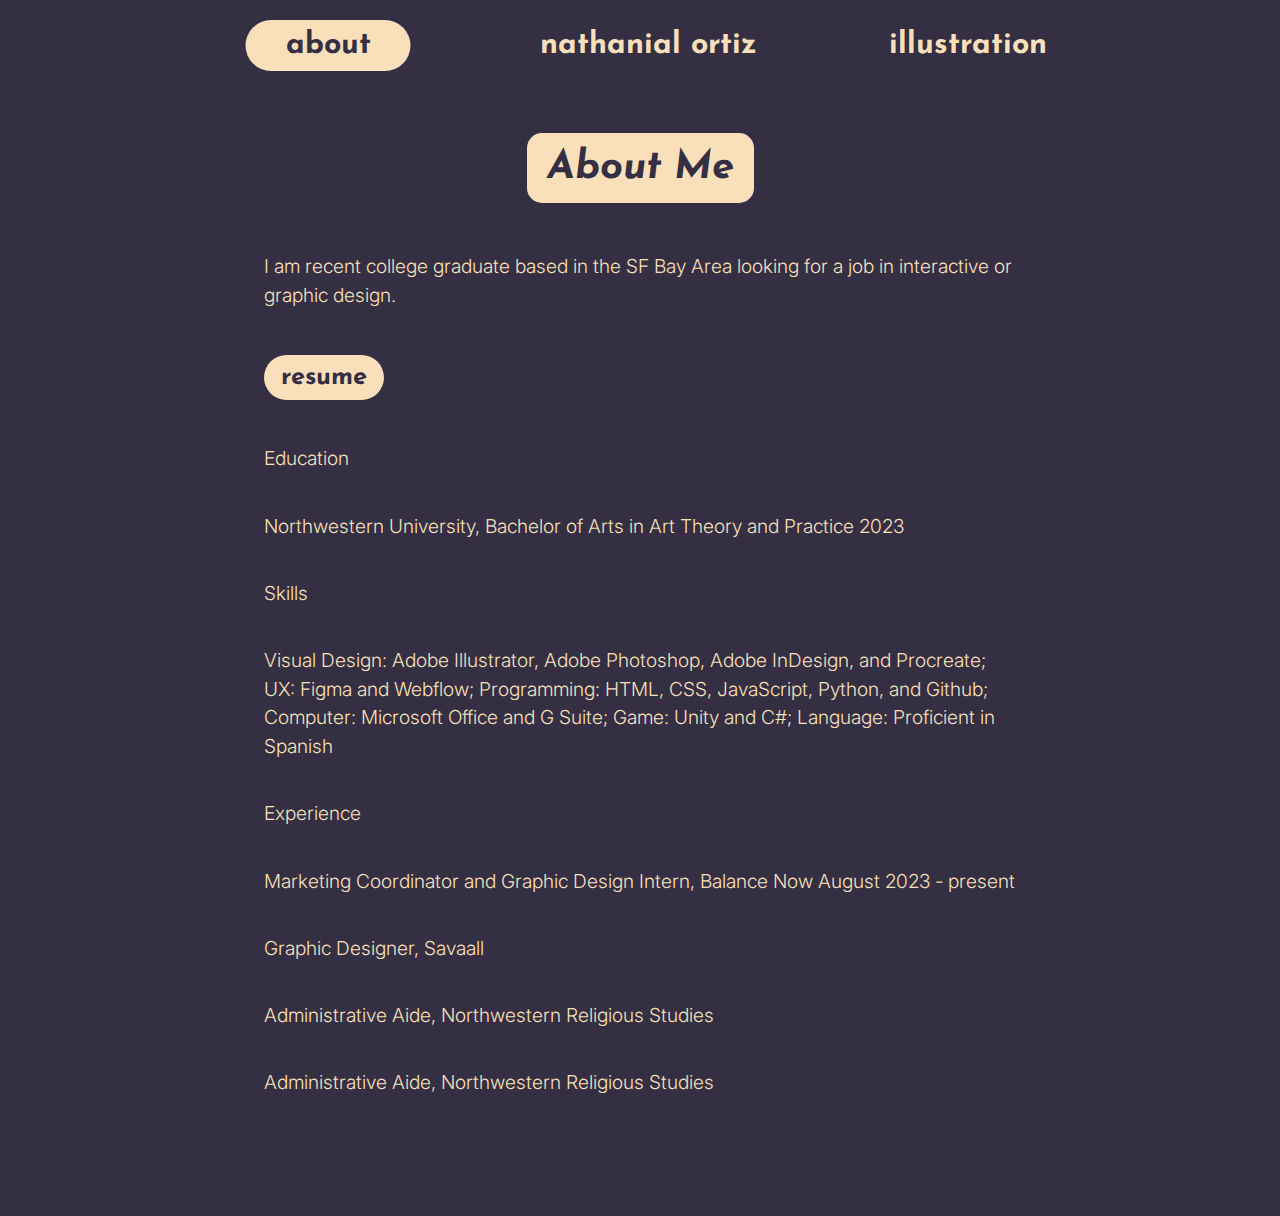
==== about.html @ 317c9dc1 "update" ====
<!DOCTYPE html>
<html>
<head>
    <title>Nathanial Ortiz</title>
    <link rel="stylesheet" href="style.css" >
    <link href="https://fonts.googleapis.com/css2?family=Josefin+Sans:ital,wght@0,400;0,500;0,600;0,700;1,400;1,500;1,600;1,700&display=swap" rel="stylesheet">
</head>

<body>
    <div class="topnav"> 
        <a class="active" style="position: absolute; margin-left: 25%; transform: translate(-50%, 0);" href="about.html">about</a>
        <a style="position: static; margin-left: 50%; transform: translate(-50%, 0);" href="index.html" >nathanial ortiz</a>
        <a style="position: absolute; margin-left: 75%; transform: translate(-50%, 0);" href="illustration.html">illustration</a>
    </div>
    <div class="project-page">
        <h2 class="header">About Me</h2>
        <p>I am recent college graduate based in the SF Bay Area looking for a 
            job in interactive or graphic design.
        </p>
        <!-- <img class="lead-image" src="img/mamachitaspupuseria.png"> -->
        <h3>resume</h3>
        <p>
           Education
        </p>
        <p>
            Northwestern University, Bachelor of Arts in Art Theory and Practice 2023
        </p>
        <p>
            Skills
         </p>
        <p>
            Visual Design: Adobe Illustrator, Adobe Photoshop, Adobe InDesign, and Procreate; UX: Figma and Webflow; Programming: HTML, CSS, JavaScript, Python, and Github; Computer: Microsoft Office and G Suite; Game: Unity and C#; Language: Proficient in Spanish
        </p>
        <p>
            Experience
         </p>
        <p>
            Marketing Coordinator and Graphic Design Intern, Balance Now August 2023 - present
        </p>
        <p>
           Graphic Designer, Savaall
        </p>
        <p>
            Administrative Aide, Northwestern Religious Studies
        </p>
        <p>
            Administrative Aide, Northwestern Religious Studies
        </p>

    </div>
        
</body>
</html>
---- style.css ----
@import url('https://fonts.googleapis.com/css2?family=Inter:wght@100;200;300;400;500;600;700;800;900&display=swap');

body, button{
    background-color: #342F43;
    font-family: 'Josefin Sans', sans-serif;
    font-style: normal;
    color: #F9E0BB;
    font-weight: bold;
    flex-wrap: wrap;      
}
h1{
    background-color: #F9E0BB;
    color:#342F43;
    padding: 10px 30px;
    border-radius: 33px;

}
h2{
    font-size: 2.5em;
    background-color: #F9E0BB;
    color: #342F43;
    padding: 15px 20px;
    border-radius: 15px;
    font-style: italic;
    /* text-decoration: underline; */
}
h3{
    font-size: 1.6em;
    padding: 10px 17px;
    background-color:#F9E0BB;
    border-radius: 30px;
    color:#342F43;
    width:fit-content; 
}
h4{
    font-size: 1.6em;
    padding: 10px 17px;
    background-color:#342F43;
    border-radius: 30px;
    color:#F9E0BB;
    width:fit-content; 
    margin: 20px auto;
}
a{  color: #F9E0BB;
    text-decoration: none;
    font-size: 1.9em;
    padding: 10px 40px;
    margin: 20px auto;
    border-radius: 30px;
    transition: 0.35s;
    background-color:#342F43;
}
p{
    font-family: "Inter", sans-serif;
    font-weight: 300;
    font-size: 1.2em;
    line-height: 1.5em;
    /* margin-bottom: 40px; */
}
a:hover{
    color: #342F43;
    background-color:  #F9E0BB;
}
li{
    font-family: "Inter", sans-serif;
    font-weight: 300;
    font-size: 1.2em;
    line-height: 1.5em;
}
.topnav{
    display: flex;
    align-items: center;
    position: fixed;
    z-index: 100;
    background-color: #342F43;
    width: 100%;
    top:0;
}
#namenav{
    /* border: 6px solid #342F43; */
    border-radius: 30px;
    border-style: inline;
    /* justify-content: space-around; */
    /* align-self: center; */
}
.gallery{
    display: flex; 
    flex-direction: row;
    margin: 50px 10vw 0;
}
.featured{
    border: 0;
    /* margin-bottom: 5%; */
    background-color: transparent;
    margin: 0% 5% 7.5% 5%;
    position: relative;
}
.featured>img{
    border-radius: 5%;
    width: 100%;
    transition: 0.35s;
}
.featured>a{
    position: absolute;
    color: #342F43;
    background-color:  #F9E0BB;
    right: 1.5vw;
    text-align: right;
    font-size: 1.7rem;  
}
.featured:hover>a{
    color: #F9E0BB;
    background-color: #342F43;
}
.scroll{
    display:flex;
    flex-direction: column;
    width: 50%;
}
.illustration>button{
    text-align: center;
    margin: auto;
    width: 70vh;
    max-width: 60vw;
    /* margin: 0 25%; */
}
.illustration{ 
    flex-direction: column;
    margin: 150px 15vw 100px;
}
.header{
    margin: 125px auto 30px;
    width: fit-content;
}
.slider{
    position: fixed;
    bottom: 10px;
    left: 50vw;
    transform: translateX(-50%);
    margin: 25px 0;
}
.slider>button{
    border: none;
    background-color: transparent;
}
.w3-button{
    background-color: #F9E0BB;
    color:#342F43;
    font-size: 2rem;
}
.w3-button:hover{
    background-color: #342F43;
    color:#F9E0BB;
}
.photo-grid{
    display:flex;
    flex-wrap: wrap;
    align-content: space-between;
    gap: 20px;
    margin: 20px 0;
}
.three-row-photo-grid>img{
    width: calc(33.3% - 3.33px);
}
.photo-grid>img{
    width: calc(50% - 10px);
    border-radius: 20px;
    height: 100%;
    align-self: center;
    margin: auto;
}
.lead-image{
    margin: 10px 10% 30px;
    border-radius: 30px;
}
.project-page{
    display: flex; 
    flex-direction: row;
    margin: 125px 10vw 0;
    flex-direction: column;
    margin: 0px 20vw 100px;
}
.subheader{
    margin: 120px 10vw 0;
    text-align: center;
}
.subheader>a{
    margin: auto 15px auto;
    font-size: 25px;
    padding: 7px 30px;
}
.active{
    color: #342F43;
    background-color:  #F9E0BB;
}
.skills{
    display: inline-flex;   
}
.skills>a{
    font-size: 1.3em;
    border: 5px solid #F9E0BB;
    margin: 20px 10px 20px 0;
}
.skills>a:hover{
    color:#F9E0BB;
    background-color: #342F43;
}
.yellow{
    background-color: #F9E0BB;
    color:#342F43;
    border: 6px solid #F9E0BB;
}
.yellow:hover{
    background-color: #342F43;
    color:#F9E0BB;
}
#first-nav-item{
    position: absolute; 
    margin-left: 25%; 
    transform: translate(-50%, 0)
}
#second-nav-item{
    position: relative; 
    margin-left: 50%; 
    transform: translate(-50%, 0)
}
#third-nav-item{
    position: absolute; 
    margin-left: 75%; 
    transform: translate(-50%, 0)
}
@media screen and (max-width: 650px) {
    .scroll{
        width: 100%;
    }
    img{
        width:80vw
    }
    .gallery{
        display: block; 
        flex-direction: row;
        margin: auto;
    }
    .featured>a{
        margin:15px;
    }
    .topnav{
        padding: auto ;
        width: 100%;
        font-size: 15px;
    }
    .topnav>a{
        padding: 5px 10px;
    }
    
}

/* Make sure to take away extra space on sides on tablet version */
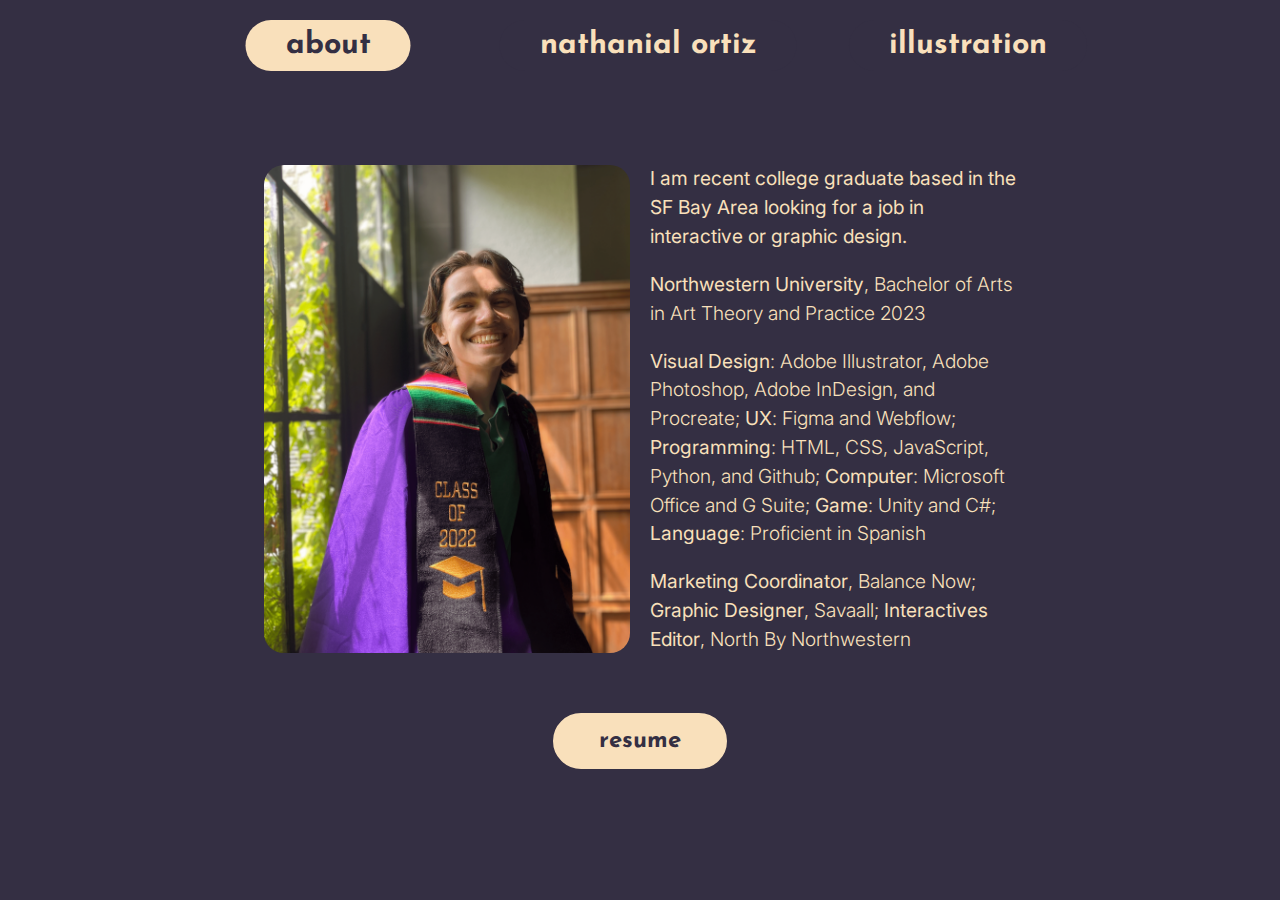
==== commit 38dca824: "updates" ====
--- a/about.html
+++ b/about.html
@@ -8,45 +8,39 @@
 
 <body>
     <div class="topnav"> 
-        <a class="active" style="position: absolute; margin-left: 25%; transform: translate(-50%, 0);" href="about.html">about</a>
-        <a style="position: static; margin-left: 50%; transform: translate(-50%, 0);" href="index.html" >nathanial ortiz</a>
-        <a style="position: absolute; margin-left: 75%; transform: translate(-50%, 0);" href="illustration.html">illustration</a>
+        <a id="first-nav-item" class="active" href="about.html">about</a>
+        <a id="second-nav-item" href="index.html" >nathanial ortiz</a>
+        <a id="third-nav-item" href="illustration.html">illustration</a>
     </div>
-    <div class="project-page">
-        <h2 class="header">About Me</h2>
-        <p>I am recent college graduate based in the SF Bay Area looking for a 
-            job in interactive or graphic design.
-        </p>
-        <!-- <img class="lead-image" src="img/mamachitaspupuseria.png"> -->
-        <h3>resume</h3>
-        <p>
-           Education
-        </p>
-        <p>
-            Northwestern University, Bachelor of Arts in Art Theory and Practice 2023
-        </p>
-        <p>
-            Skills
-         </p>
-        <p>
-            Visual Design: Adobe Illustrator, Adobe Photoshop, Adobe InDesign, and Procreate; UX: Figma and Webflow; Programming: HTML, CSS, JavaScript, Python, and Github; Computer: Microsoft Office and G Suite; Game: Unity and C#; Language: Proficient in Spanish
-        </p>
-        <p>
-            Experience
-         </p>
-        <p>
-            Marketing Coordinator and Graphic Design Intern, Balance Now August 2023 - present
-        </p>
-        <p>
-           Graphic Designer, Savaall
-        </p>
-        <p>
-            Administrative Aide, Northwestern Religious Studies
-        </p>
-        <p>
-            Administrative Aide, Northwestern Religious Studies
-        </p>
+    <div  class="about">
+    
+        <div class="photo-grid">
+            <img class="lead-image" src="img/perfil.png">
+        <div>
+            <p><strong>I am recent college graduate based in the SF Bay Area looking for a 
+                job in interactive or graphic design.</strong>
+            </p>
+            <p>
+            <strong>Northwestern University</strong>, Bachelor of Arts 
+            in Art Theory and Practice 2023
+            </p>
+            <p>
+            <strong>Visual Design</strong>: Adobe Illustrator, Adobe Photoshop, 
+            Adobe InDesign, and Procreate; <strong>UX</strong>: Figma and Webflow; 
+            <strong>Programming</strong>: HTML, CSS, JavaScript, Python, and Github; 
+            <strong>Computer</strong>: Microsoft Office and G Suite; <strong>Game</strong>:
+             Unity and C#; <strong>Language</strong>: Proficient in Spanish
+            </p>
+            <p>
+            <strong>Marketing Coordinator</strong>, Balance Now; 
+            <strong>Graphic Designer</strong>, Savaall; 
+            <strong>Interactives Editor</strong>, North By Northwestern
+            </p>
+        </div>
+        <a class="yellow" style="font-size: 1.5em;" href="img/OrtizNathanial_Resume.pdf" target="_blank" title="Read PDF"> resume </a>
 
+        </div>
+        
     </div>
         
 </body>
--- a/style.css
+++ b/style.css
@@ -128,13 +128,16 @@
     flex-direction: column;
     margin: 150px 15vw 100px;
 }
+.illustration>button{
+    margin-bottom: 40px;
+}
 .header{
     margin: 125px auto 30px;
     width: fit-content;
 }
 .slider{
     position: fixed;
-    bottom: 10px;
+    bottom: 40px;
     left: 50vw;
     transform: translateX(-50%);
     margin: 25px 0;
@@ -169,16 +172,29 @@
     align-self: center;
     margin: auto;
 }
+.photo-grid>div{
+    width: calc(50% - 10px);
+    border-radius: 20px;
+    height: 100%;
+    align-self: center;
+    margin: auto;
+}
 .lead-image{
     margin: 10px 10% 30px;
     border-radius: 30px;
 }
 .project-page{
+    display: flex; 
+    flex-direction: row;
+    flex-direction: column;
+    margin: 0px 20vw 100px;
+}
+.about{
     display: flex; 
     flex-direction: row;
     margin: 125px 10vw 0;
     flex-direction: column;
-    margin: 0px 20vw 100px;
+    margin: 125px 20vw 0px;
 }
 .subheader{
     margin: 120px 10vw 0;
@@ -187,6 +203,7 @@
 .subheader>a{
     margin: auto 15px auto;
     font-size: 25px;
+    font-weight: 100;
     padding: 7px 30px;
 }
 .active{
@@ -229,7 +246,7 @@
     margin-left: 75%; 
     transform: translate(-50%, 0)
 }
-@media screen and (max-width: 650px) {
+@media screen and (max-width: 900px) {
     .scroll{
         width: 100%;
     }
@@ -247,12 +264,76 @@
     .topnav{
         padding: auto ;
         width: 100%;
-        font-size: 15px;
     }
     .topnav>a{
         padding: 5px 10px;
     }
-    
+    *{
+        /* font-size: 11px; */
+    }
+    #first-nav-item{
+        position: relative; 
+        margin-left: auto; 
+        transform: translate(0, 0)
+    }
+    #second-nav-item{
+        position: relative; 
+        margin-left: auto; 
+        transform: translate(0, 0);
+        bottom: 5%;
+    }
+    #third-nav-item{
+        position: relative;
+        margin-left: auto;
+        transform: translate(0, 0);
+    }
+    .subheader{
+        margin: 8vh 5% 0;
+        text-align: left;
+    }
+    .illustration{ 
+        flex-direction: column;
+        margin: 8vh 5% 0px;
+    }
+    .illustration>button{
+        max-width: 100%;
+    }
+    .project-page, .about{
+        display: flex; 
+        flex-direction: row;
+        flex-direction: column;
+        margin: 8vh 5% 100px;
+        width: 90%;
+    }
+    .lead-image{
+        margin: auto;
+        border-radius: 10px;
+    }
+    .header{
+        margin: 0 auto 20px;
+    }
+    .skills{
+        flex-flow: row wrap;
+        margin-bottom: 10px;
+    }
+    .skills>a{
+        margin: 20px 10px 0px 0px;
+    }
+    .featured>a{
+        font-size: 20px;
+    }
+    h2{ font-size: 30px;}
+    h3{ font-size: 20px;}
+    h4{ font-size: 20px; font-weight: 600;}
+    a{ font-size: 20px;}
+    .skills>a{font-size: 15px;}
+    .photo-grid>div{
+        width: 100%;
+        border-radius: 20px;
+        height: 100%;
+        align-self: center;
+        margin: auto;
+    }
 }
 
 /* Make sure to take away extra space on sides on tablet version */